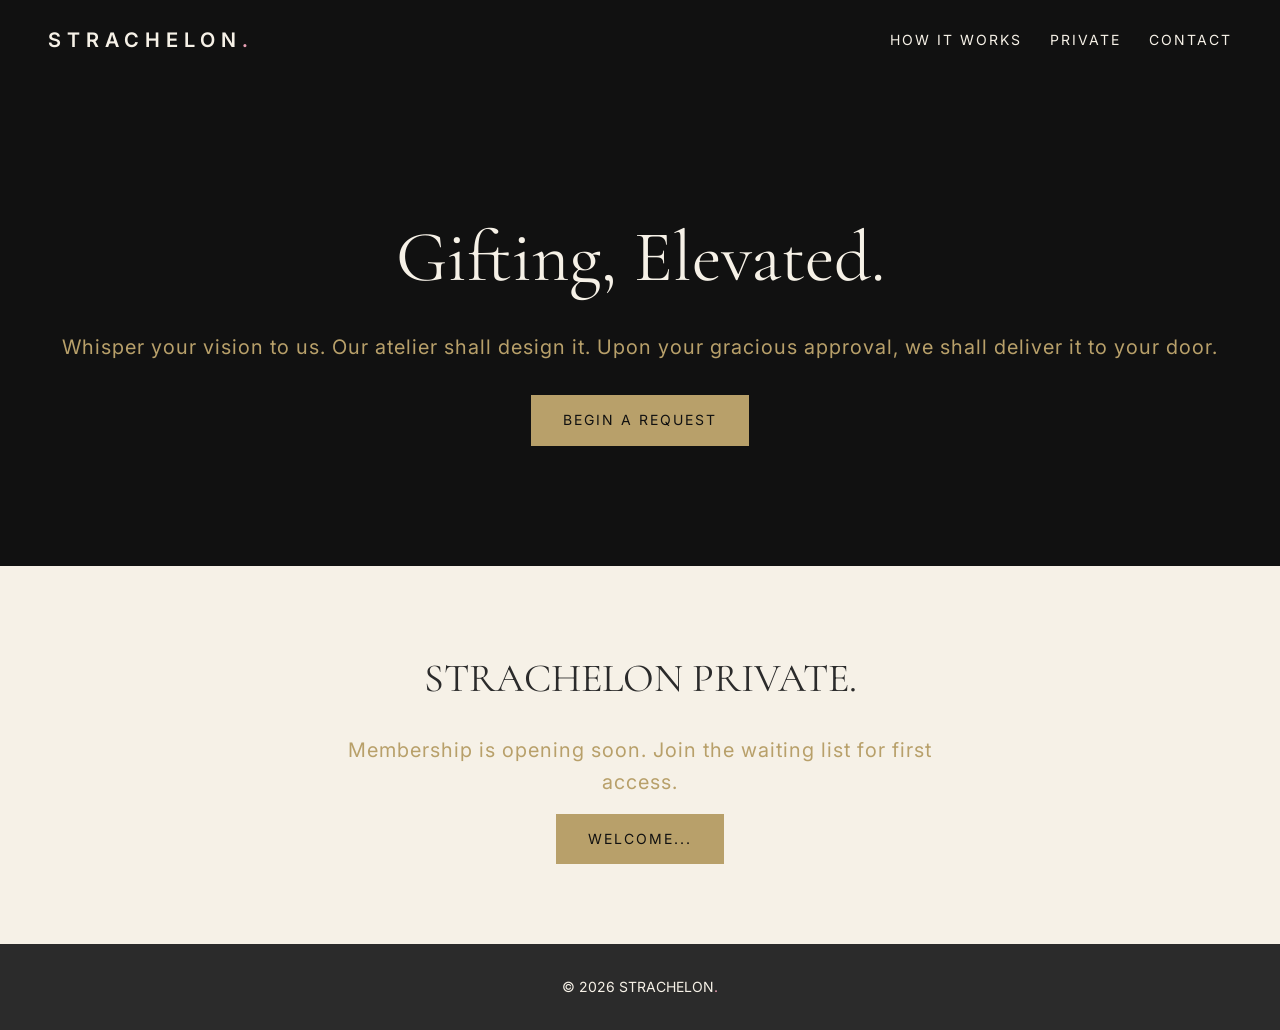
==== strachelon/index.html @ f531936e "Day 3: STRACHELON landing page with CSS" ====
<!doctype html>
<html lang="en">
  <head>
    <meta charset="UTF-8" />
    <meta name="viewport" content="width=device-width, initial-scale=1.0" />
    <title>STRACHEON.</title>
    <!-- Google Fonts links-->
    <link rel="preconnect" href="https://fonts.googleapis.com" />
    <link rel="preconnect" href="https://fonts.gstatic.com" crossorigin />
    <link
      href="https://fonts.googleapis.com/css2?family=Cormorant+Garamond:wght@400;600&family=Inter:wght@300;400;500&display=swap"
      rel="stylesheet"
    />
    <link rel="stylesheet" href="style.css" />
  </head>
  <body>
    <header>
      <p class="wordmark">STRACHELON<span class="dot">.</span></p>
      <nav>
        <a href="#how">How it works</a>
        <a href="#private">Private</a>
        <a href="#contact">Contact</a>
      </nav>
    </header>
    <main>
      <section id="hero">
        <h1>Gifting, Elevated.</h1>
        <p class="tagline">Whisper your vision to us. Our atelier shall design it. Upon your gracious approval, we shall deliver it to your door.</p>
        <a class="button" href="#how">Begin a request</a>
      </section>
      <section id="private">
        <h2>STRACHELON PRIVATE<span clas="dot">.</span></h2>
         
        <p class="tagline">Membership is opening soon. Join the waiting list for first access.</p>
        <a class="button" href="#private">Welcome...</a>
    </main>
    <footer>
      <p>© 2026 STRACHELON<span class="dot">.</span></p>
    </footer>
  </body>
</html>
---- strachelon/style.css ----
* {
    margin: 0;
    padding: 0;
    box-sizing: border-box;

}
body{
    font-family: 'Inter', sans-serif;
    background-color: #F6F1E7;
    color: #2B2B2B;
    line-height: 1.6;
}
h1, h2 {
    font-family: 'Cormorant Garamond', serif;
    font-weight: 400;
}
header {
    background-color: #111111;
    padding: 24px 48px;
    display: flex;
    justify-content: space-between;
    align-items: center;
}
.wordmark {
    color: #F6F1E7;
    font-size: 20px;
    font-weight: 600;
    letter-spacing: 6px;
    text-transform: uppercase;
}
.dot {
    color: #E8A0B4;
}
nav a {
  color: #F6F1E7;
  text-decoration: none;
  font-size: 14px;
  letter-spacing: 2px;
  text-transform: uppercase;
  margin-left: 24px;
}
nav a:hover {
    color: #E8A0B4;
}
#hero {
    background-color: #111111;
    color: #F6F1E7;
    text-align: center;
    padding: 120px 24px;
}
#hero h1 {
    font-size: 72px;
    margin-bottom: 16px;
}
.tagline {
    color: #B8A06A;
    font-size: 20px;
    letter-spacing: 1px;
    margin-bottom: 32px;
}
.button {
    display: inline-block;
    background-color: #B8A06A;
    color: #111111;
    padding: 14px 32px;
    text-decoration: none;
    font-size: 14px;
    letter-spacing: 2px;
    text-transform: uppercase;
}
.button:hover {
    background-color: #F6F1E7;
}
#how,
#private {
    max-width: 700px;
    margin: 0 auto;
    padding: 80px 24px;
    text-align: center;
}
#how h2,
#private h2 {
    font-size: 40px;
    margin-bottom: 24px;
}
#how p,
#private p{
    margin-bottom: 16px;
}


footer {
    background-color: #2B2B2B;
    color: #F6F1E7;
    text-align: center;
    padding: 32px 24px;
    font-size: 14px;
}
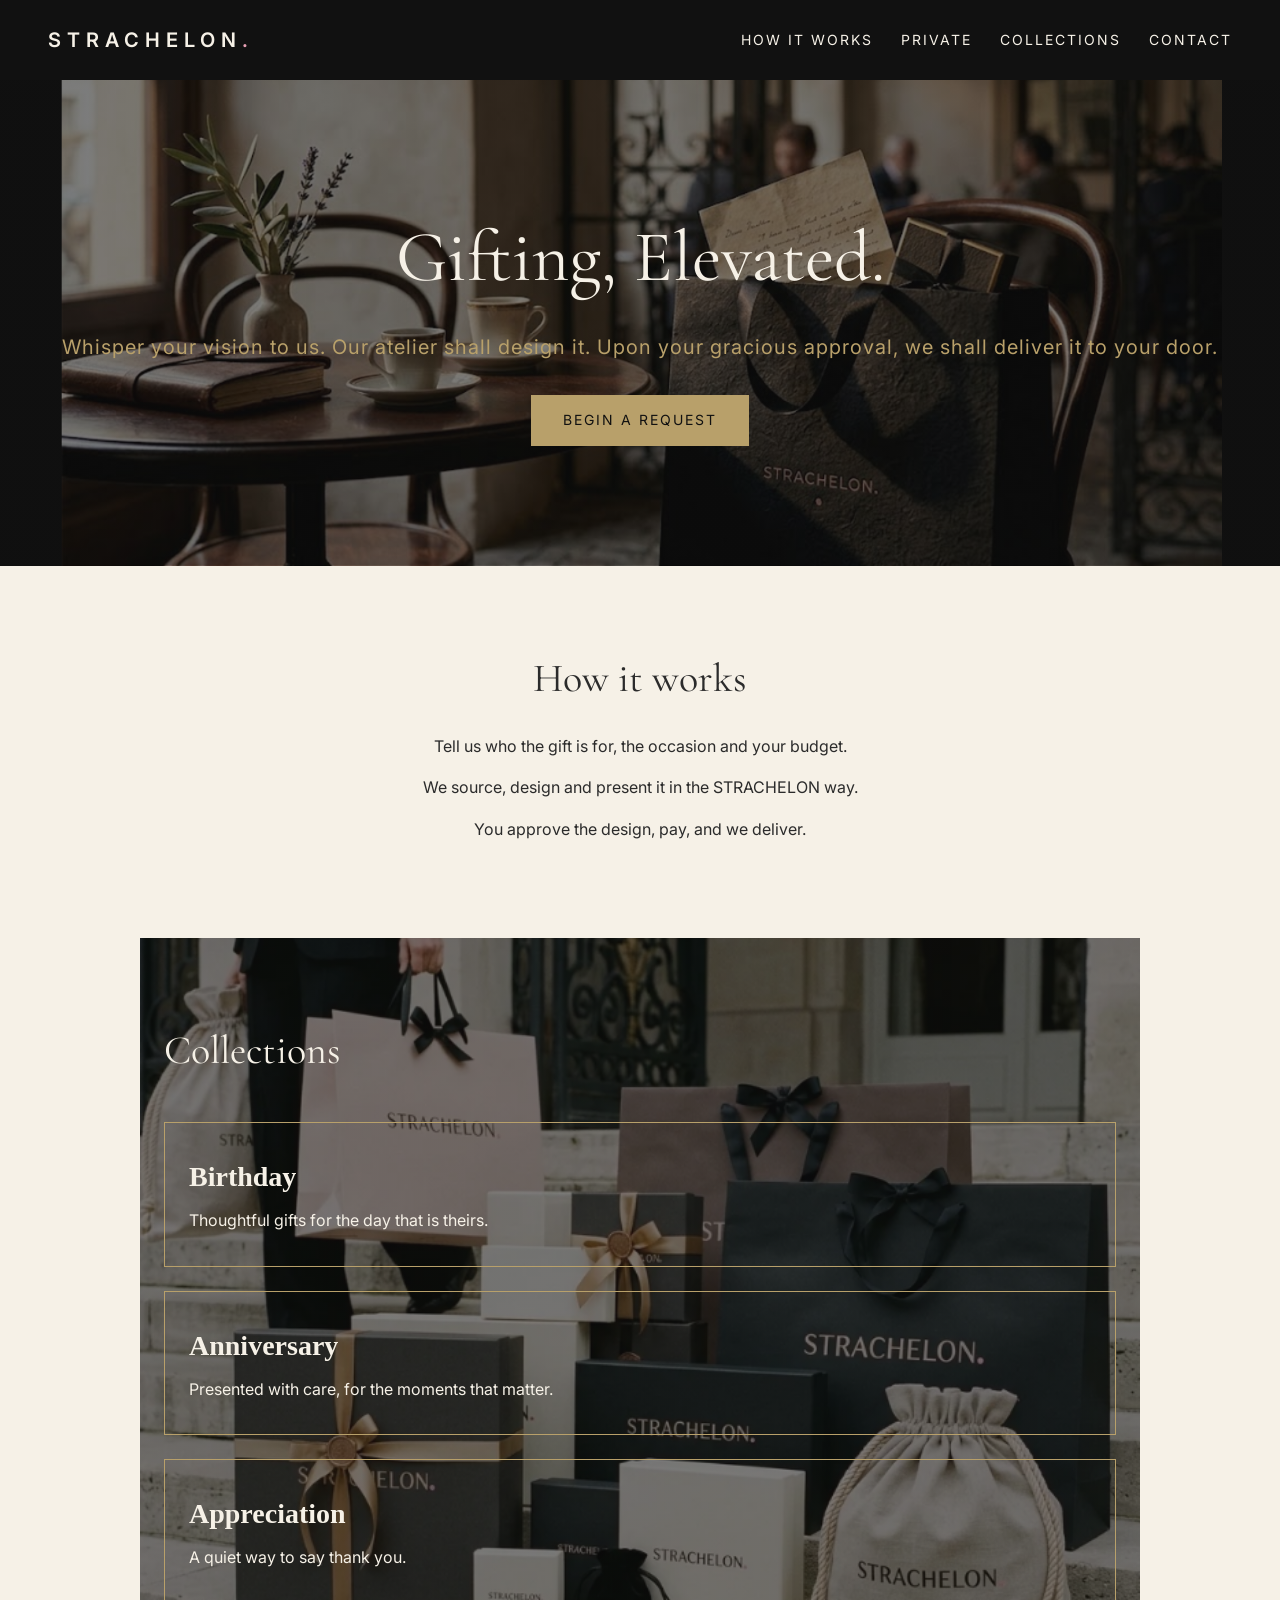
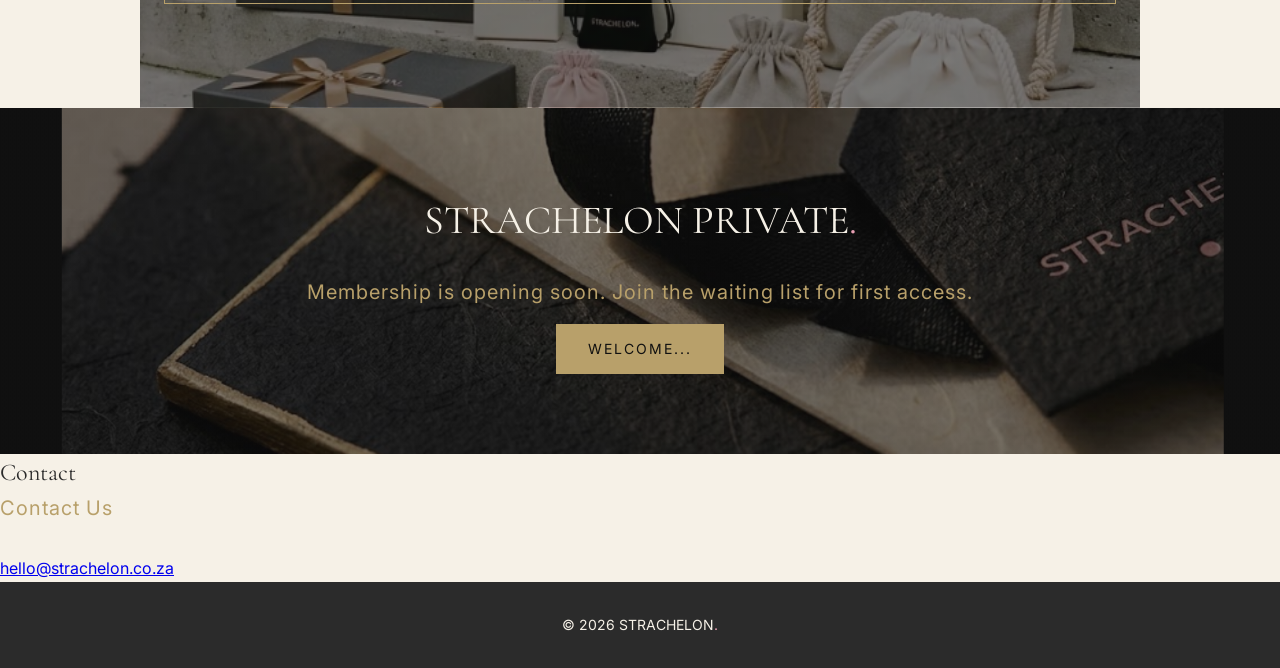
==== commit 8e460d3d: "Day 3: STRACHELON landing page" ====
--- a/strachelon/index.html
+++ b/strachelon/index.html
@@ -3,7 +3,7 @@
   <head>
     <meta charset="UTF-8" />
     <meta name="viewport" content="width=device-width, initial-scale=1.0" />
-    <title>STRACHEON.</title>
+    <title>STRACHELON.</title>
     <!-- Google Fonts links-->
     <link rel="preconnect" href="https://fonts.googleapis.com" />
     <link rel="preconnect" href="https://fonts.gstatic.com" crossorigin />
@@ -19,20 +19,62 @@
       <nav>
         <a href="#how">How it works</a>
         <a href="#private">Private</a>
+        <a href="#collections">Collections</a>
         <a href="#contact">Contact</a>
       </nav>
     </header>
     <main>
       <section id="hero">
         <h1>Gifting, Elevated.</h1>
-        <p class="tagline">Whisper your vision to us. Our atelier shall design it. Upon your gracious approval, we shall deliver it to your door.</p>
+        <p class="tagline">
+          Whisper your vision to us. Our atelier shall design it. Upon your
+          gracious approval, we shall deliver it to your door.
+        </p>
         <a class="button" href="#how">Begin a request</a>
       </section>
+      <section id="how">
+  <h2>How it works</h2>
+  <p>Tell us who the gift is for, the occasion and your budget.</p>
+  <p>We source, design and present it in the STRACHELON way.</p>
+  <p>You approve the design, pay, and we deliver.</p>
+</section>
+      <section id="collections">
+        <h2>Collections</h2>
+        <div class="cards">
+          <div class="card">
+            <h3>Birthday</h3>
+            <p>Thoughtful gifts for the day that is theirs.</p>
+          </div>
+          <div class="card">
+            <h3>Anniversary</h3>
+            <p>Presented with care, for the moments that matter.</p>
+          </div>
+          <div class="card">
+            <h3>Appreciation</h3>
+            <p>A quiet way to say thank you.</p>
+          </div>
+        </div>
+      </section>
+      
       <section id="private">
-        <h2>STRACHELON PRIVATE<span clas="dot">.</span></h2>
-         
-        <p class="tagline">Membership is opening soon. Join the waiting list for first access.</p>
-        <a class="button" href="#private">Welcome...</a>
+        <div class="narrow">
+          <h2>STRACHELON PRIVATE<span class="dot">.</span></h2>
+
+          <p class="tagline">
+            Membership is opening soon. Join the waiting list for first access.
+          </p>
+          <a class="button" href="#private">Welcome...</a>
+        </div>
+      </section>
+
+      <section id="contact">
+        <h2>Contact</h2>
+        <p class="tagline">Contact Us</p>
+
+        <a class="email" href="mailto:hello@strachelon.co.za"
+          >hello@strachelon.co.za</a
+        >
+      </section>
     </main>
     <footer>
       <p>© 2026 STRACHELON<span class="dot">.</span></p>
--- a/strachelon/style.css
+++ b/strachelon/style.css
@@ -58,6 +58,11 @@
     letter-spacing: 1px;
     margin-bottom: 32px;
 }
+#hero {
+  background-image: linear-gradient(rgba(17, 17, 17, 0.55), rgba(17, 17, 17, 0.55)), url('images/strachelon.jpg');
+  background-size: cover;
+  background-position: center;
+}
 .button {
     display: inline-block;
     background-color: #B8A06A;
@@ -89,10 +94,55 @@
 }
 
 
+
 footer {
     background-color: #2B2B2B;
     color: #F6F1E7;
     text-align: center;
     padding: 32px 24px;
     font-size: 14px;
-}+}
+#collections {
+    max-width: 1000px;
+    margin: 0 auto;
+    padding: 80px 24px;
+    text-align: ceter;
+
+}
+#collections h2 {
+    font-size: 40px;
+    margin-bottom: 40px;
+}
+.card {
+    border: 1px solid #B8A06A; 
+    padding: 32px 24px;
+    margin-bottom: 24px;
+}
+.card h3 {
+    font-family: 'Cormorant Caramond', serif;
+    font-size: 28px;
+    font-weight: 600;
+    margin-bottom: 8px;
+}
+#collections {
+    background-image: linear-gradient(rgba(17, 17, 17, 0.55), rgba(17, 17, 17, 0.55)), url('images/strachelon8.jpg');
+  background-size: cover;
+  background-position: center;
+}
+#private {
+    background-color: #111111;
+    color: #F6F1E7;
+    max-width: none;
+}
+#private {
+    background-image: linear-gradient(rgba(17, 17, 17, 0.55), rgba(17, 17, 17, 0.55)), url('images/strachelon4.jpg');
+  background-size: cover;
+  background-position: center;
+}
+.narrow {
+    max-width: 700px;
+    margin: 0 auto;
+}
+#collections {
+  color: #F6F1E7;
+}
